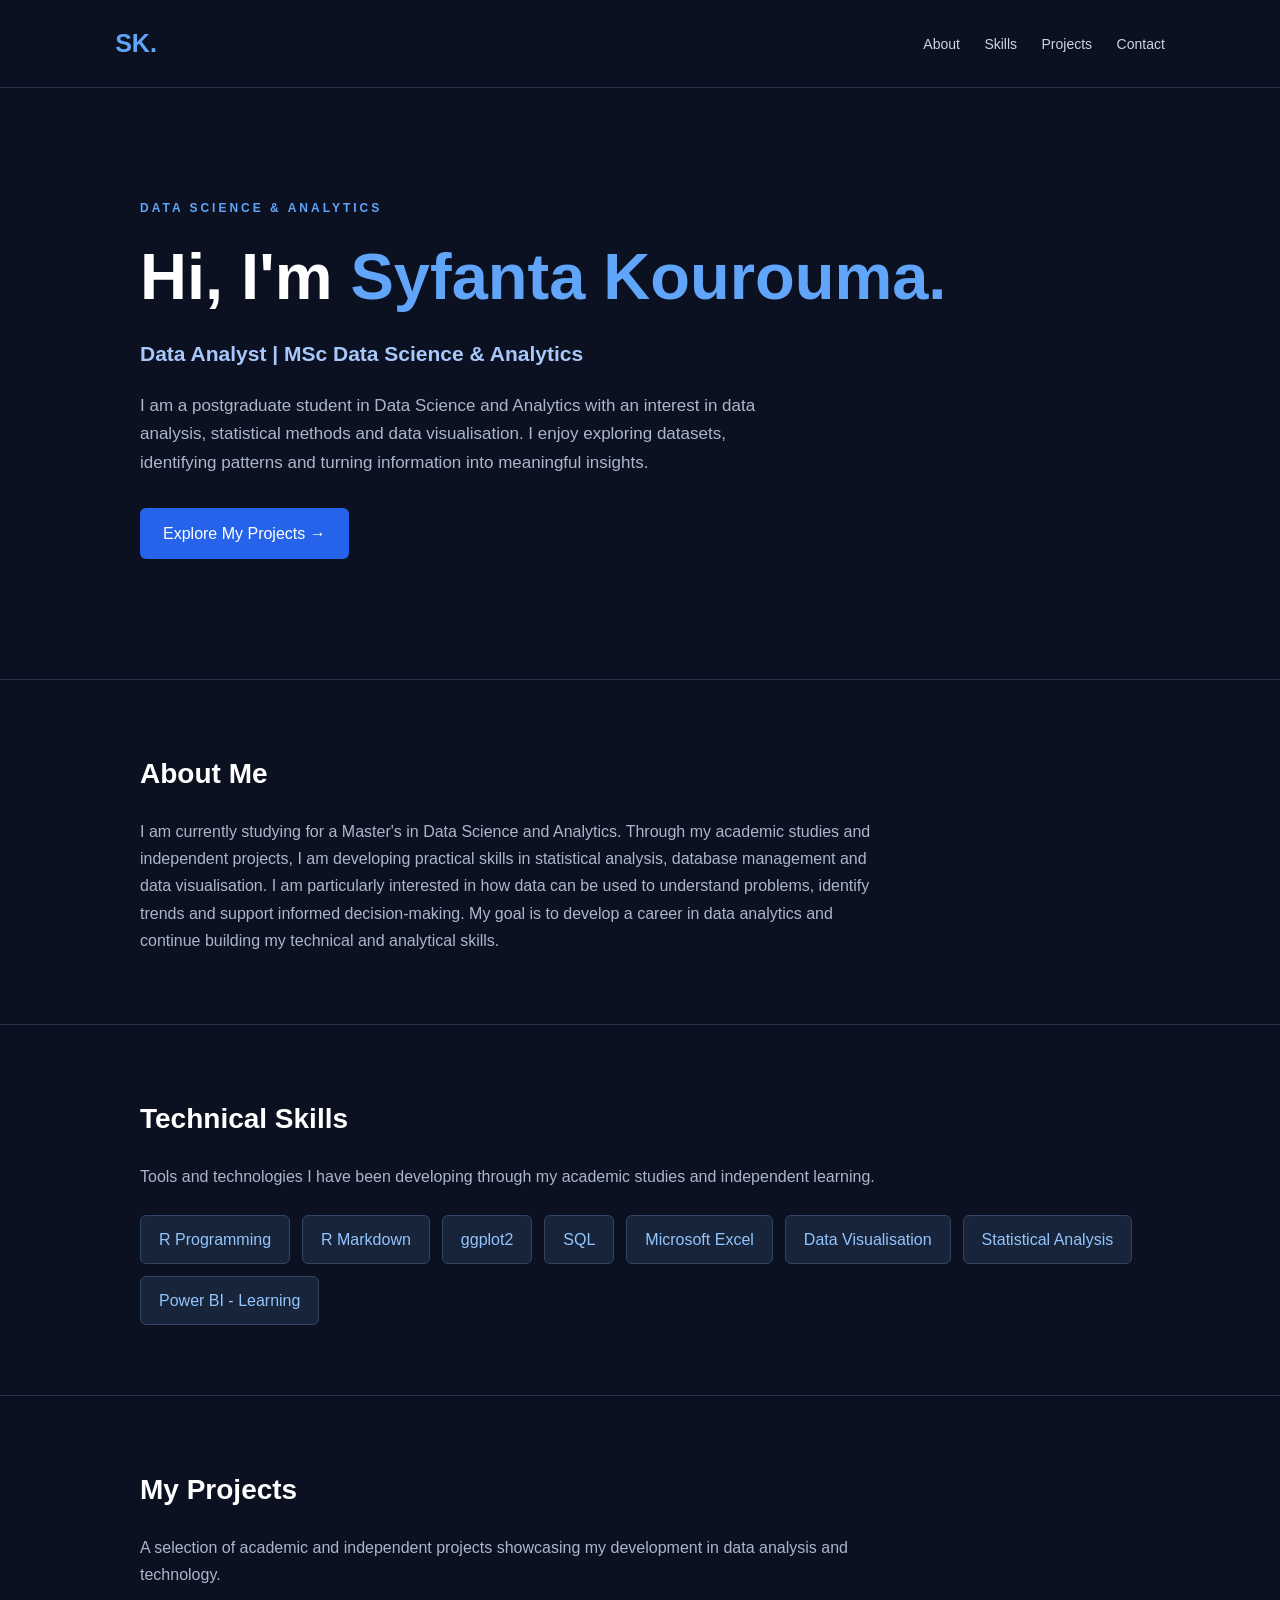
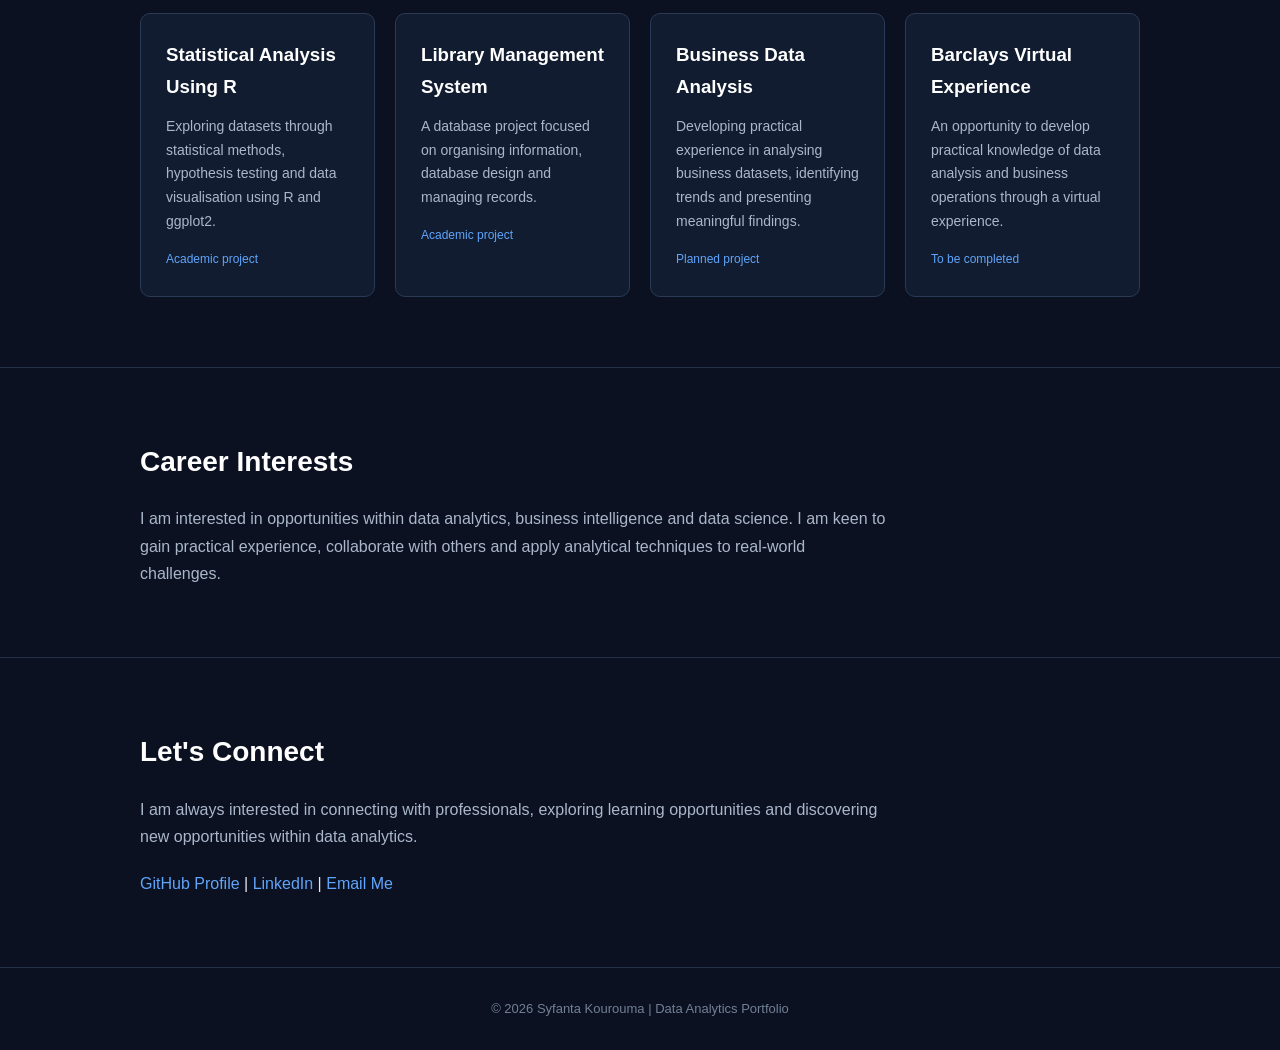
==== index.html @ b79b3701 "Update LinkedIn link and add email link" ====
<!DOCTYPE html>
<html lang="en">

<head>
    <meta charset="UTF-8">
    <meta name="viewport" content="width=device-width, initial-scale=1.0">

    <title>Syfanta Kourouma | Data Analytics Portfolio</title>

    <style>

        /* GENERAL STYLING */

        * {
            margin: 0;
            padding: 0;
            box-sizing: border-box;
            scroll-behavior: smooth;
        }

        body {
            background: #0b1120;
            color: #e5eaf3;
            font-family: Arial, sans-serif;
            line-height: 1.7;
        }

        /* NAVIGATION */

        nav {
            display: flex;
            justify-content: space-between;
            align-items: center;
            padding: 22px 9%;
            background: #0b1120;
            border-bottom: 1px solid #253149;
            position: sticky;
            top: 0;
            z-index: 100;
        }

        .logo {
            color: #60a5fa;
            font-size: 25px;
            font-weight: bold;
        }

        nav a {
            color: #cbd5e1;
            text-decoration: none;
            margin-left: 20px;
            font-size: 14px;
        }

        nav a:hover {
            color: #60a5fa;
        }

        /* PAGE LAYOUT */

        .container {
            max-width: 1050px;
            margin: auto;
            padding: 70px 25px;
        }

        section {
            border-top: 1px solid #253149;
        }

        /* HOMEPAGE */

        .hero {
            padding-top: 110px;
            padding-bottom: 120px;
        }

        .tag {
            color: #60a5fa;
            letter-spacing: 3px;
            font-size: 12px;
            font-weight: bold;
        }

        h1 {
            color: white;
            font-size: clamp(38px, 7vw, 65px);
            line-height: 1.2;
            margin: 20px 0;
        }

        h1 span {
            color: #60a5fa;
        }

        h2 {
            color: white;
            font-size: 28px;
            margin-bottom: 20px;
        }

        .hero h2 {
            font-size: 21px;
            color: #a8c7fa;
        }

        .intro {
            max-width: 650px;
            color: #aab7ca;
            font-size: 17px;
            margin: 20px 0 30px;
        }

        /* BUTTONS */

        .button {
            display: inline-block;
            background: #2563eb;
            color: white;
            padding: 12px 23px;
            border-radius: 6px;
            text-decoration: none;
            margin-right: 10px;
        }

        .button:hover {
            background: #3b82f6;
        }

        /* ABOUT ME */

        .description {
            color: #aab7ca;
            max-width: 750px;
        }

        /* SKILLS */

        .skills {
            display: flex;
            flex-wrap: wrap;
            gap: 12px;
            margin-top: 25px;
        }

        .skill {
            background: #17243a;
            border: 1px solid #304563;
            padding: 10px 18px;
            border-radius: 6px;
            color: #93c5fd;
        }

        /* PROJECTS */

        .project-grid {
            display: grid;
            grid-template-columns:
                repeat(auto-fit, minmax(230px, 1fr));
            gap: 20px;
            margin-top: 25px;
        }

        .project {
            background: #111c30;
            border: 1px solid #293b56;
            padding: 25px;
            border-radius: 10px;
            transition: transform 0.3s;
        }

        .project:hover {
            transform: translateY(-5px);
        }

        .project h3 {
            color: white;
            margin-bottom: 12px;
        }

        .project p {
            color: #aab7ca;
            font-size: 14px;
        }

        .status {
            display: inline-block;
            color: #60a5fa;
            font-size: 12px;
            margin-top: 15px;
        }

        /* CONTACT */

        .contact a {
            color: #60a5fa;
            text-decoration: none;
        }

        /* FOOTER */

        footer {
            text-align: center;
            padding: 30px;
            color: #718096;
            border-top: 1px solid #253149;
            font-size: 13px;
        }

        /* MOBILE DESIGN */

        @media (max-width: 600px) {

            nav {
                padding: 18px 5%;
                flex-wrap: wrap;
                gap: 12px;
            }

            nav a {
                margin-left: 8px;
                font-size: 12px;
            }

            .container {
                padding: 50px 20px;
            }

            .hero {
                padding-top: 75px;
            }

        }

    </style>
</head>

<body>

    <!-- NAVIGATION BAR -->

    <nav>

        <div class="logo">SK.</div>

        <div>
            <a href="#about">About</a>
            <a href="#skills">Skills</a>
            <a href="#projects">Projects</a>
            <a href="#contact">Contact</a>
        </div>

    </nav>


    <!-- HOMEPAGE -->

    <header class="container hero">

        <p class="tag">DATA SCIENCE & ANALYTICS</p>

        <h1>
            Hi, I'm <span>Syfanta Kourouma.</span>
        </h1>

        <h2>
            Data Analyst | MSc Data Science & Analytics
        </h2>

        <p class="intro">
            I am a postgraduate student in Data Science
            and Analytics with an interest in data analysis,
            statistical methods and data visualisation.

            I enjoy exploring datasets, identifying patterns
            and turning information into meaningful insights.
        </p>

        <a href="#projects" class="button">
            Explore My Projects →
        </a>

    </header>


    <!-- ABOUT ME -->

    <section id="about">

        <div class="container">

            <h2>About Me</h2>

            <p class="description">
                I am currently studying for a Master's in
                Data Science and Analytics.

                Through my academic studies and independent
                projects, I am developing practical skills
                in statistical analysis, database management
                and data visualisation.

                I am particularly interested in how data
                can be used to understand problems, identify
                trends and support informed decision-making.

                My goal is to develop a career in data
                analytics and continue building my technical
                and analytical skills.
            </p>

        </div>

    </section>


    <!-- TECHNICAL SKILLS -->

    <section id="skills">

        <div class="container">

            <h2>Technical Skills</h2>

            <p class="description">
                Tools and technologies I have been
                developing through my academic studies
                and independent learning.
            </p>

            <div class="skills">

                <span class="skill">R Programming</span>

                <span class="skill">R Markdown</span>

                <span class="skill">ggplot2</span>

                <span class="skill">SQL</span>

                <span class="skill">Microsoft Excel</span>

                <span class="skill">Data Visualisation</span>

                <span class="skill">Statistical Analysis</span>

                <span class="skill">Power BI - Learning</span>

            </div>

        </div>

    </section>


    <!-- PROJECT PORTFOLIO -->

    <section id="projects">

        <div class="container">

            <h2>My Projects</h2>

            <p class="description">
                A selection of academic and independent
                projects showcasing my development in
                data analysis and technology.
            </p>

            <div class="project-grid">

                <div class="project">

                    <h3>Statistical Analysis Using R</h3>

                    <p>
                        Exploring datasets through
                        statistical methods, hypothesis
                        testing and data visualisation
                        using R and ggplot2.
                    </p>

                    <span class="status">
                        Academic project
                    </span>

                </div>


                <div class="project">

                    <h3>Library Management System</h3>

                    <p>
                        A database project focused on
                        organising information, database
                        design and managing records.
                    </p>

                    <span class="status">
                        Academic project
                    </span>

                </div>


                <div class="project">

                    <h3>Business Data Analysis</h3>

                    <p>
                        Developing practical experience
                        in analysing business datasets,
                        identifying trends and presenting
                        meaningful findings.
                    </p>

                    <span class="status">
                        Planned project
                    </span>

                </div>


                <div class="project">

                    <h3>Barclays Virtual Experience</h3>

                    <p>
                        An opportunity to develop
                        practical knowledge of data
                        analysis and business operations
                        through a virtual experience.
                    </p>

                    <span class="status">
                        To be completed
                    </span>

                </div>

            </div>

        </div>

    </section>


    <!-- CAREER INTERESTS -->

    <section id="career">

        <div class="container">

            <h2>Career Interests</h2>

            <p class="description">
                I am interested in opportunities within
                data analytics, business intelligence
                and data science.

                I am keen to gain practical experience,
                collaborate with others and apply
                analytical techniques to real-world
                challenges.
            </p>

        </div>

    </section>


    <!-- CONTACT -->

    <section id="contact">

        <div class="container contact">

            <h2>Let's Connect</h2>

            <p class="description">
                I am always interested in connecting
                with professionals, exploring learning
                opportunities and discovering new
                opportunities within data analytics.
            </p>

            <p style="margin-top: 20px;">

                <a href="https://github.com/syfantakourouma"
                   target="_blank">
                    GitHub Profile
                </a>

                |

                <a href="https://www.linkedin.com/syfanta-kourouma"
                   target="_blank">
                    LinkedIn
                </a>

                
                |

            <a href="mailto:syfantak@hotmail.com">
                Email Me
            </a>
            </p>

        </div>

    </section>


    <!-- FOOTER -->

    <footer>

        <p>
            © 2026 Syfanta Kourouma |
            Data Analytics Portfolio
        </p>

    </footer>

</body>

</html>
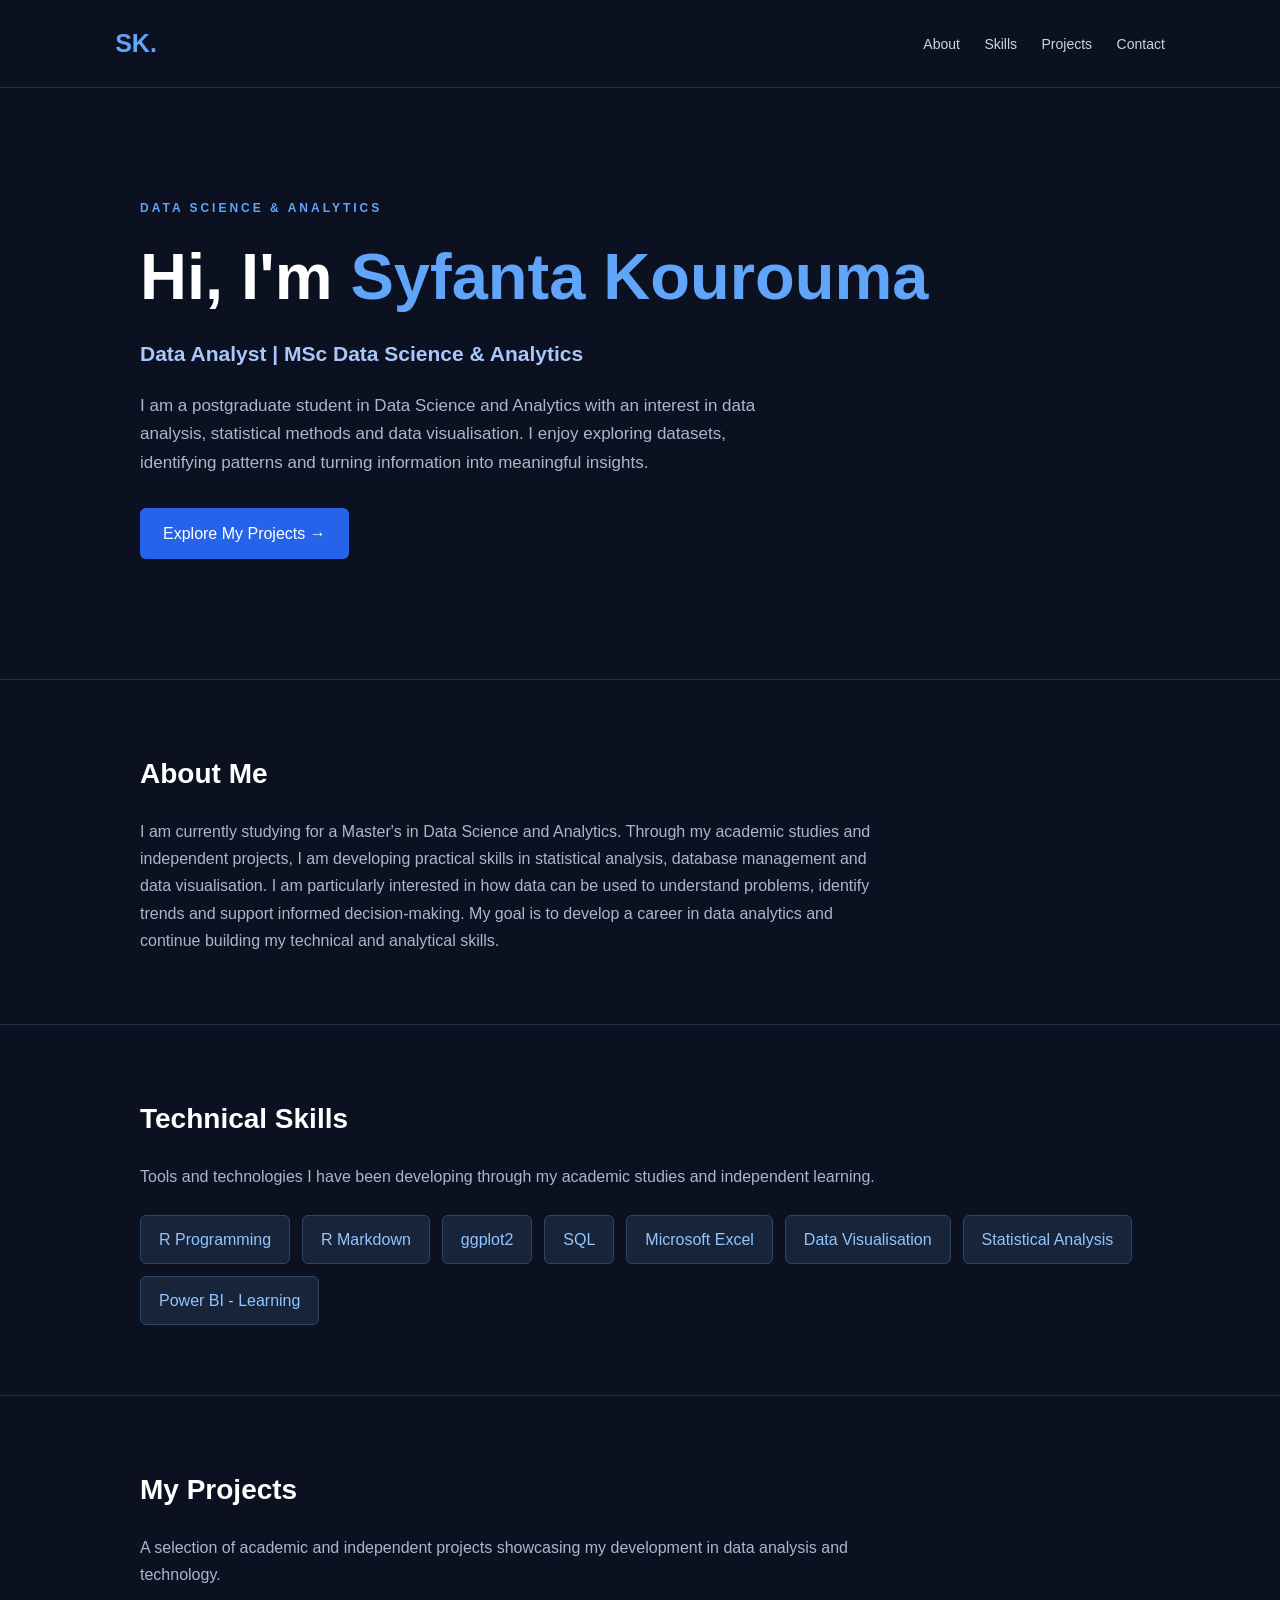
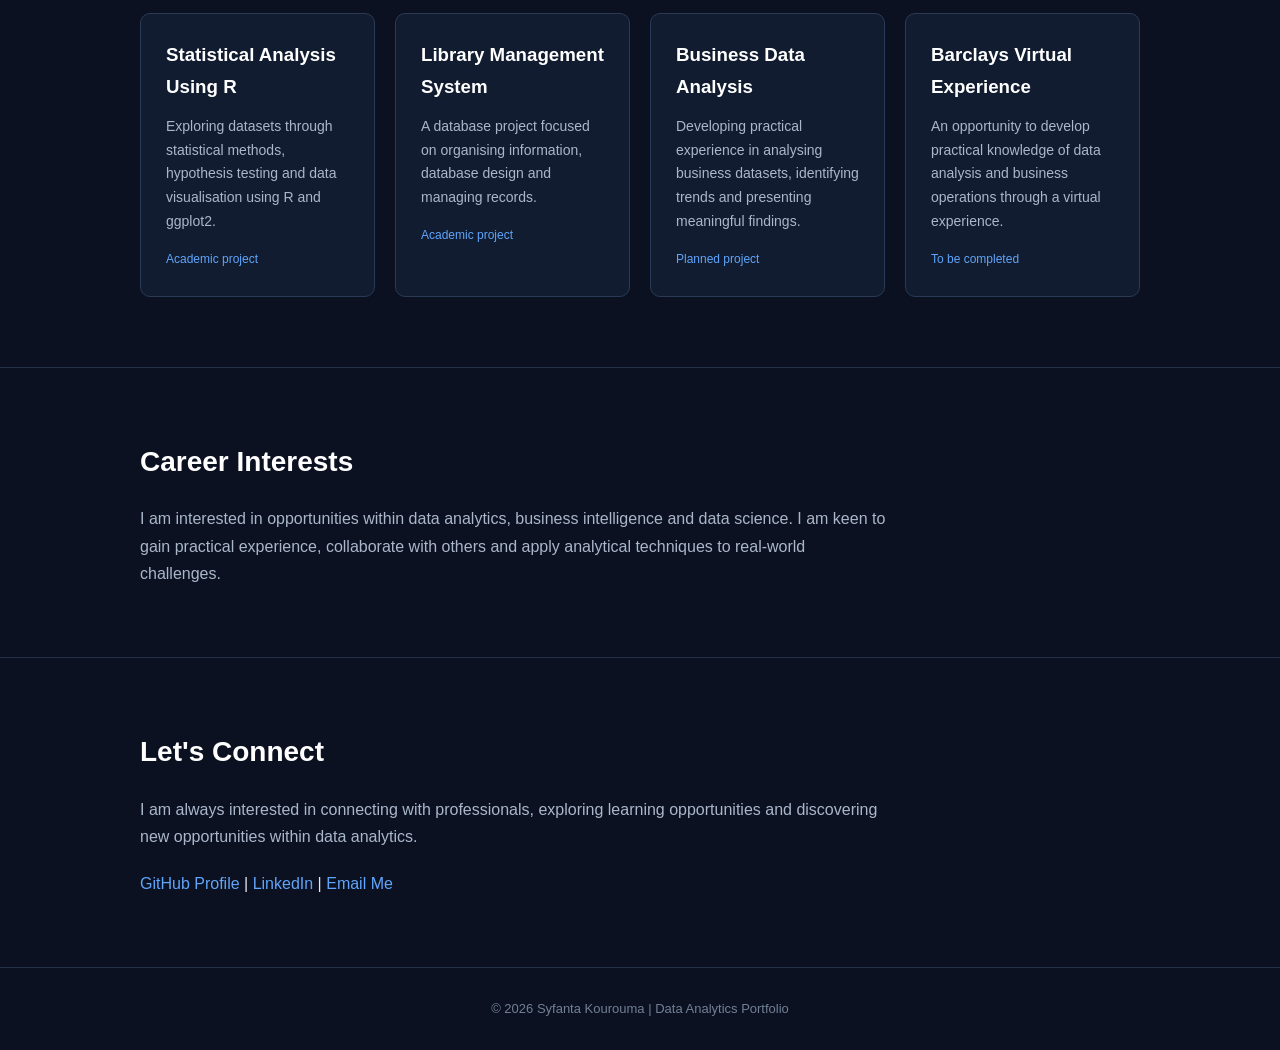
==== commit b302e82c: "Fix LinkedIn link and clean up HTML structure Updated LinkedIn URL and removed extra span tag." ====
--- a/index.html
+++ b/index.html
@@ -260,7 +260,7 @@
         <p class="tag">DATA SCIENCE & ANALYTICS</p>
 
         <h1>
-            Hi, I'm <span>Syfanta Kourouma.</span>
+            Hi, I'm <span>Syfanta Kourouma</span>
         </h1>
 
         <h2>
@@ -494,12 +494,11 @@
 
                 |
 
-                <a href="https://www.linkedin.com/syfanta-kourouma"
+                <a href="https://www.linkedin.com/syfanta-kourouma-a9a473309"
                    target="_blank">
                     LinkedIn
                 </a>
 
-                
                 |
 
             <a href="mailto:syfantak@hotmail.com">
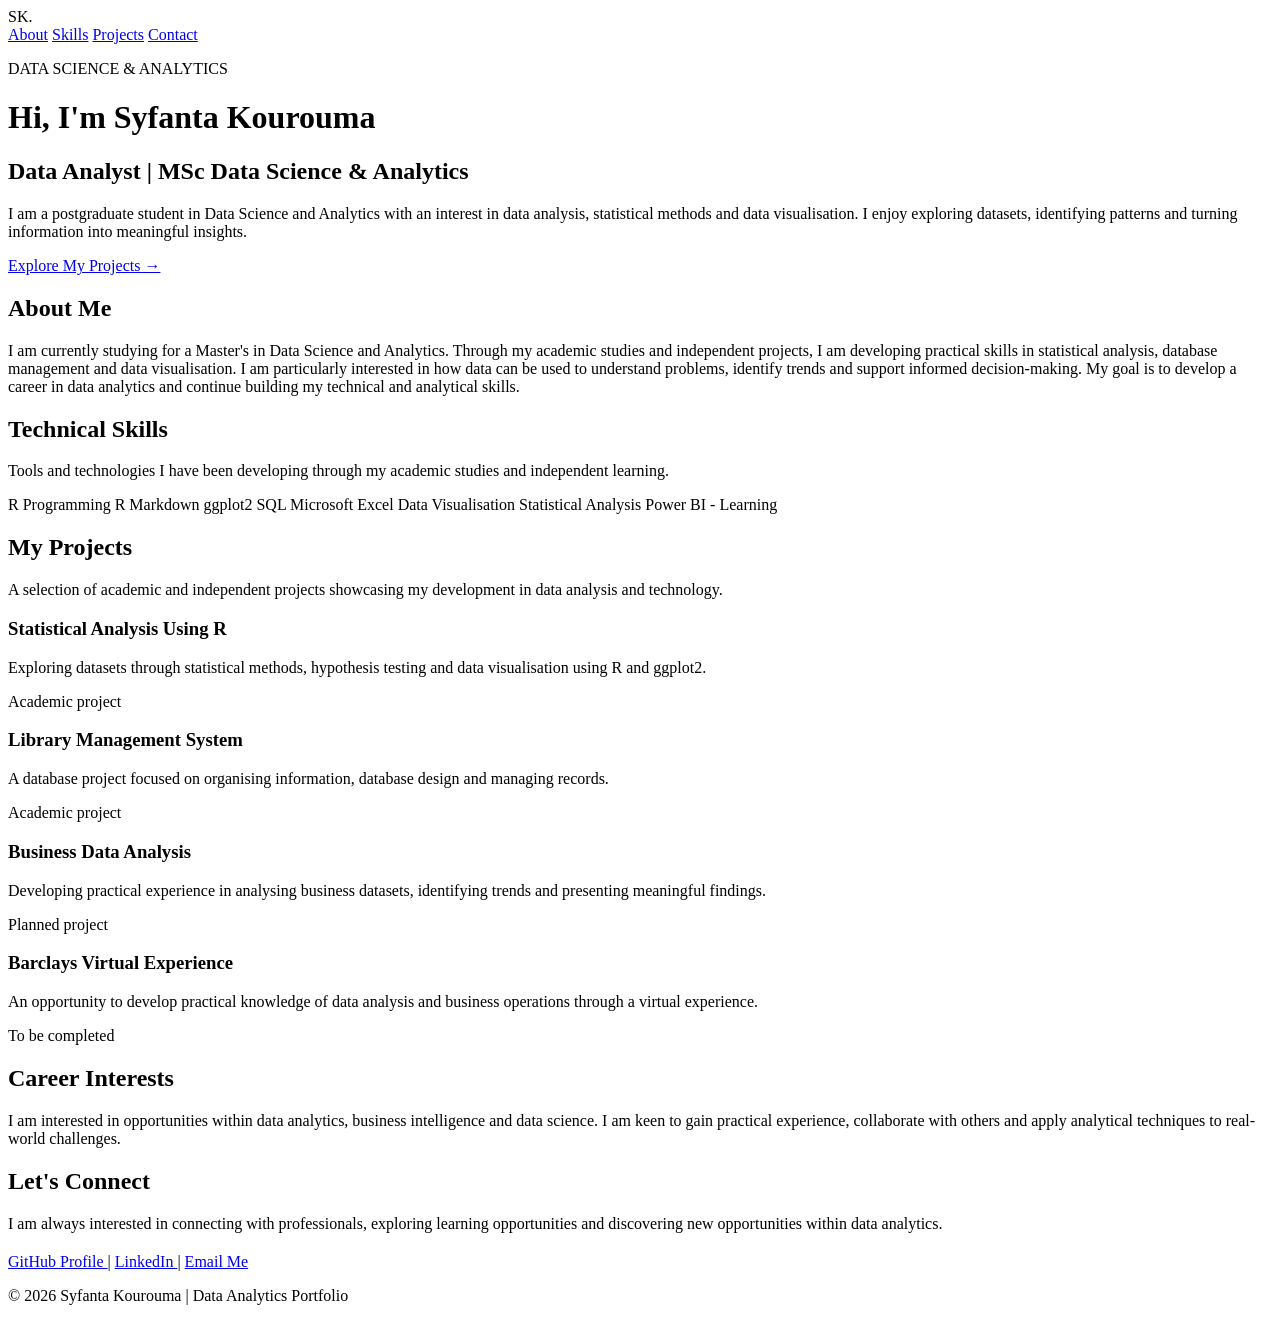
==== commit 39788692: "Remove CSS styles from index.html Removed extensive CSS styling from the index.html file." ====
--- a/index.html
+++ b/index.html
@@ -7,232 +7,6 @@
 
     <title>Syfanta Kourouma | Data Analytics Portfolio</title>
 
-    <style>
-
-        /* GENERAL STYLING */
-
-        * {
-            margin: 0;
-            padding: 0;
-            box-sizing: border-box;
-            scroll-behavior: smooth;
-        }
-
-        body {
-            background: #0b1120;
-            color: #e5eaf3;
-            font-family: Arial, sans-serif;
-            line-height: 1.7;
-        }
-
-        /* NAVIGATION */
-
-        nav {
-            display: flex;
-            justify-content: space-between;
-            align-items: center;
-            padding: 22px 9%;
-            background: #0b1120;
-            border-bottom: 1px solid #253149;
-            position: sticky;
-            top: 0;
-            z-index: 100;
-        }
-
-        .logo {
-            color: #60a5fa;
-            font-size: 25px;
-            font-weight: bold;
-        }
-
-        nav a {
-            color: #cbd5e1;
-            text-decoration: none;
-            margin-left: 20px;
-            font-size: 14px;
-        }
-
-        nav a:hover {
-            color: #60a5fa;
-        }
-
-        /* PAGE LAYOUT */
-
-        .container {
-            max-width: 1050px;
-            margin: auto;
-            padding: 70px 25px;
-        }
-
-        section {
-            border-top: 1px solid #253149;
-        }
-
-        /* HOMEPAGE */
-
-        .hero {
-            padding-top: 110px;
-            padding-bottom: 120px;
-        }
-
-        .tag {
-            color: #60a5fa;
-            letter-spacing: 3px;
-            font-size: 12px;
-            font-weight: bold;
-        }
-
-        h1 {
-            color: white;
-            font-size: clamp(38px, 7vw, 65px);
-            line-height: 1.2;
-            margin: 20px 0;
-        }
-
-        h1 span {
-            color: #60a5fa;
-        }
-
-        h2 {
-            color: white;
-            font-size: 28px;
-            margin-bottom: 20px;
-        }
-
-        .hero h2 {
-            font-size: 21px;
-            color: #a8c7fa;
-        }
-
-        .intro {
-            max-width: 650px;
-            color: #aab7ca;
-            font-size: 17px;
-            margin: 20px 0 30px;
-        }
-
-        /* BUTTONS */
-
-        .button {
-            display: inline-block;
-            background: #2563eb;
-            color: white;
-            padding: 12px 23px;
-            border-radius: 6px;
-            text-decoration: none;
-            margin-right: 10px;
-        }
-
-        .button:hover {
-            background: #3b82f6;
-        }
-
-        /* ABOUT ME */
-
-        .description {
-            color: #aab7ca;
-            max-width: 750px;
-        }
-
-        /* SKILLS */
-
-        .skills {
-            display: flex;
-            flex-wrap: wrap;
-            gap: 12px;
-            margin-top: 25px;
-        }
-
-        .skill {
-            background: #17243a;
-            border: 1px solid #304563;
-            padding: 10px 18px;
-            border-radius: 6px;
-            color: #93c5fd;
-        }
-
-        /* PROJECTS */
-
-        .project-grid {
-            display: grid;
-            grid-template-columns:
-                repeat(auto-fit, minmax(230px, 1fr));
-            gap: 20px;
-            margin-top: 25px;
-        }
-
-        .project {
-            background: #111c30;
-            border: 1px solid #293b56;
-            padding: 25px;
-            border-radius: 10px;
-            transition: transform 0.3s;
-        }
-
-        .project:hover {
-            transform: translateY(-5px);
-        }
-
-        .project h3 {
-            color: white;
-            margin-bottom: 12px;
-        }
-
-        .project p {
-            color: #aab7ca;
-            font-size: 14px;
-        }
-
-        .status {
-            display: inline-block;
-            color: #60a5fa;
-            font-size: 12px;
-            margin-top: 15px;
-        }
-
-        /* CONTACT */
-
-        .contact a {
-            color: #60a5fa;
-            text-decoration: none;
-        }
-
-        /* FOOTER */
-
-        footer {
-            text-align: center;
-            padding: 30px;
-            color: #718096;
-            border-top: 1px solid #253149;
-            font-size: 13px;
-        }
-
-        /* MOBILE DESIGN */
-
-        @media (max-width: 600px) {
-
-            nav {
-                padding: 18px 5%;
-                flex-wrap: wrap;
-                gap: 12px;
-            }
-
-            nav a {
-                margin-left: 8px;
-                font-size: 12px;
-            }
-
-            .container {
-                padding: 50px 20px;
-            }
-
-            .hero {
-                padding-top: 75px;
-            }
-
-        }
-
-    </style>
 </head>
 
 <body>
@@ -494,7 +268,7 @@
 
                 |
 
-                <a href="https://www.linkedin.com/syfanta-kourouma-a9a473309"
+                <a href="https://www.linkedin.com/in/syfanta-kourouma-a9a473309"
                    target="_blank">
                     LinkedIn
                 </a>
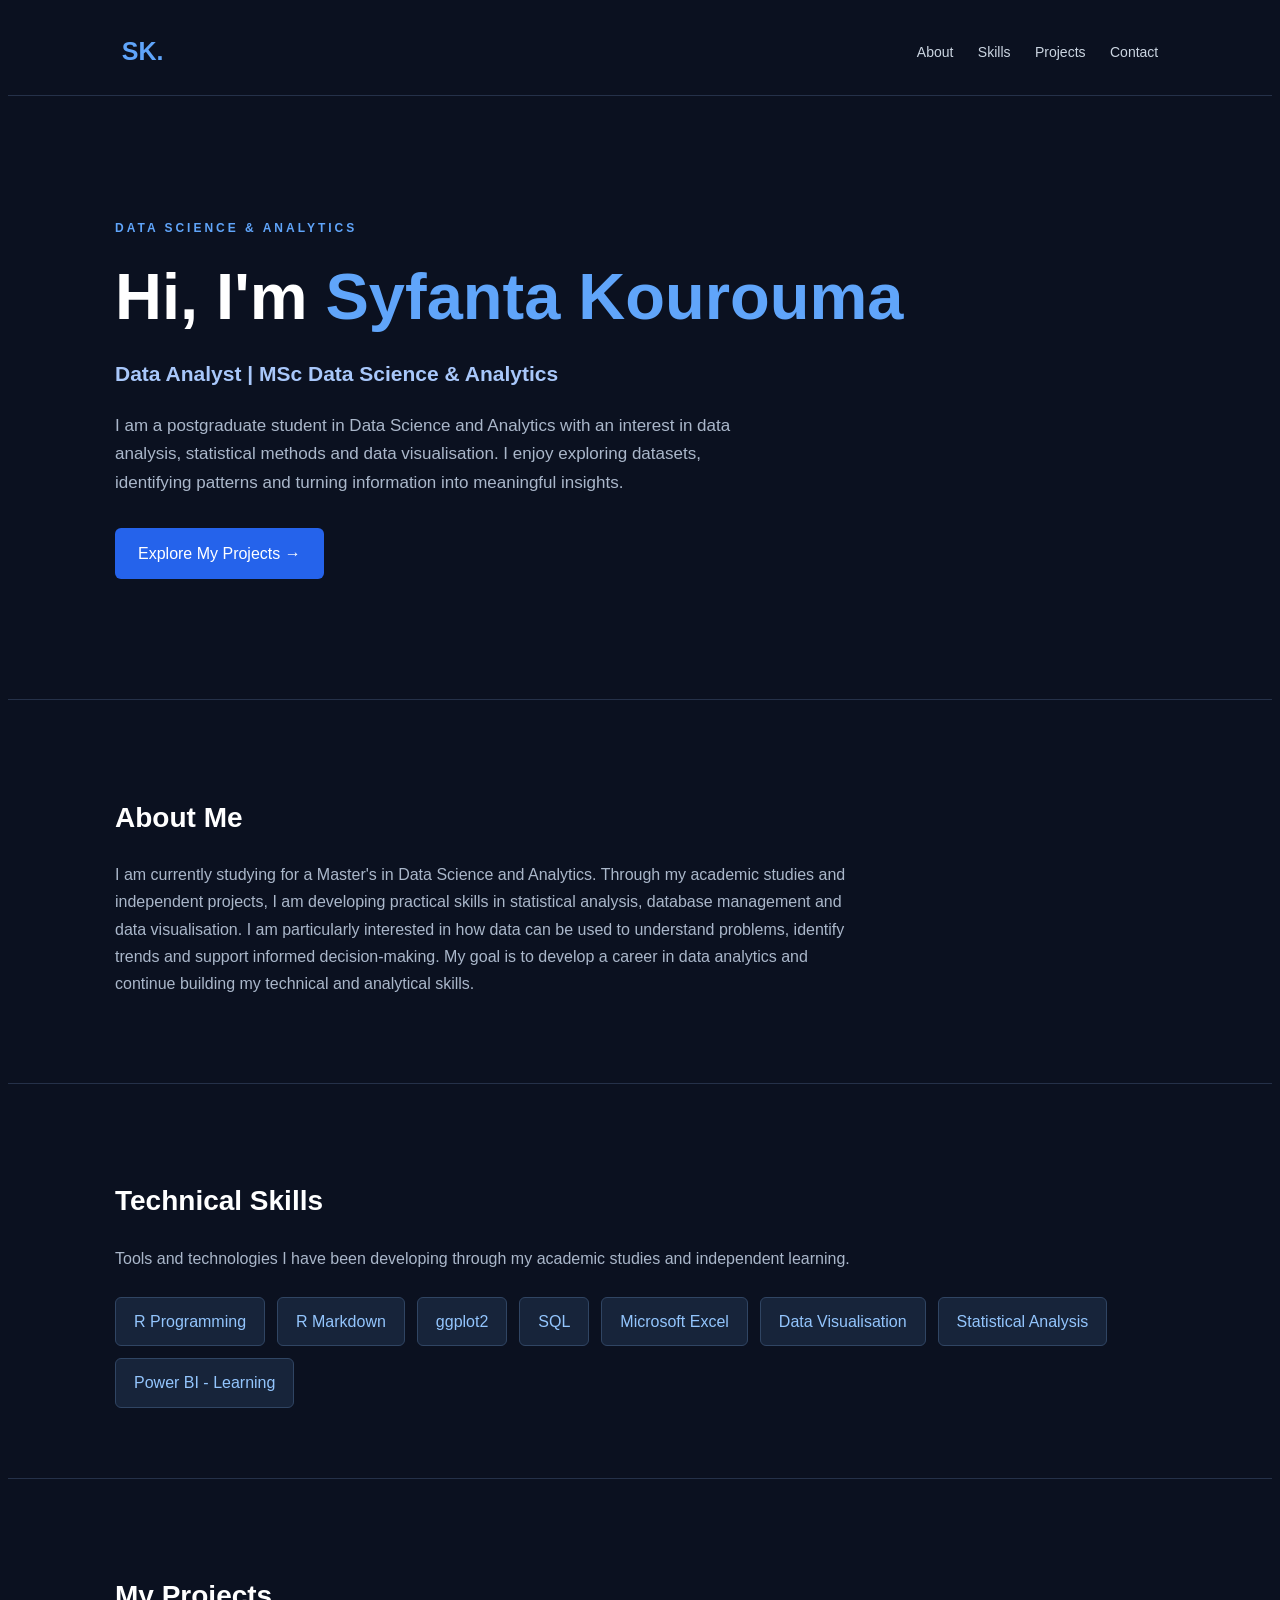
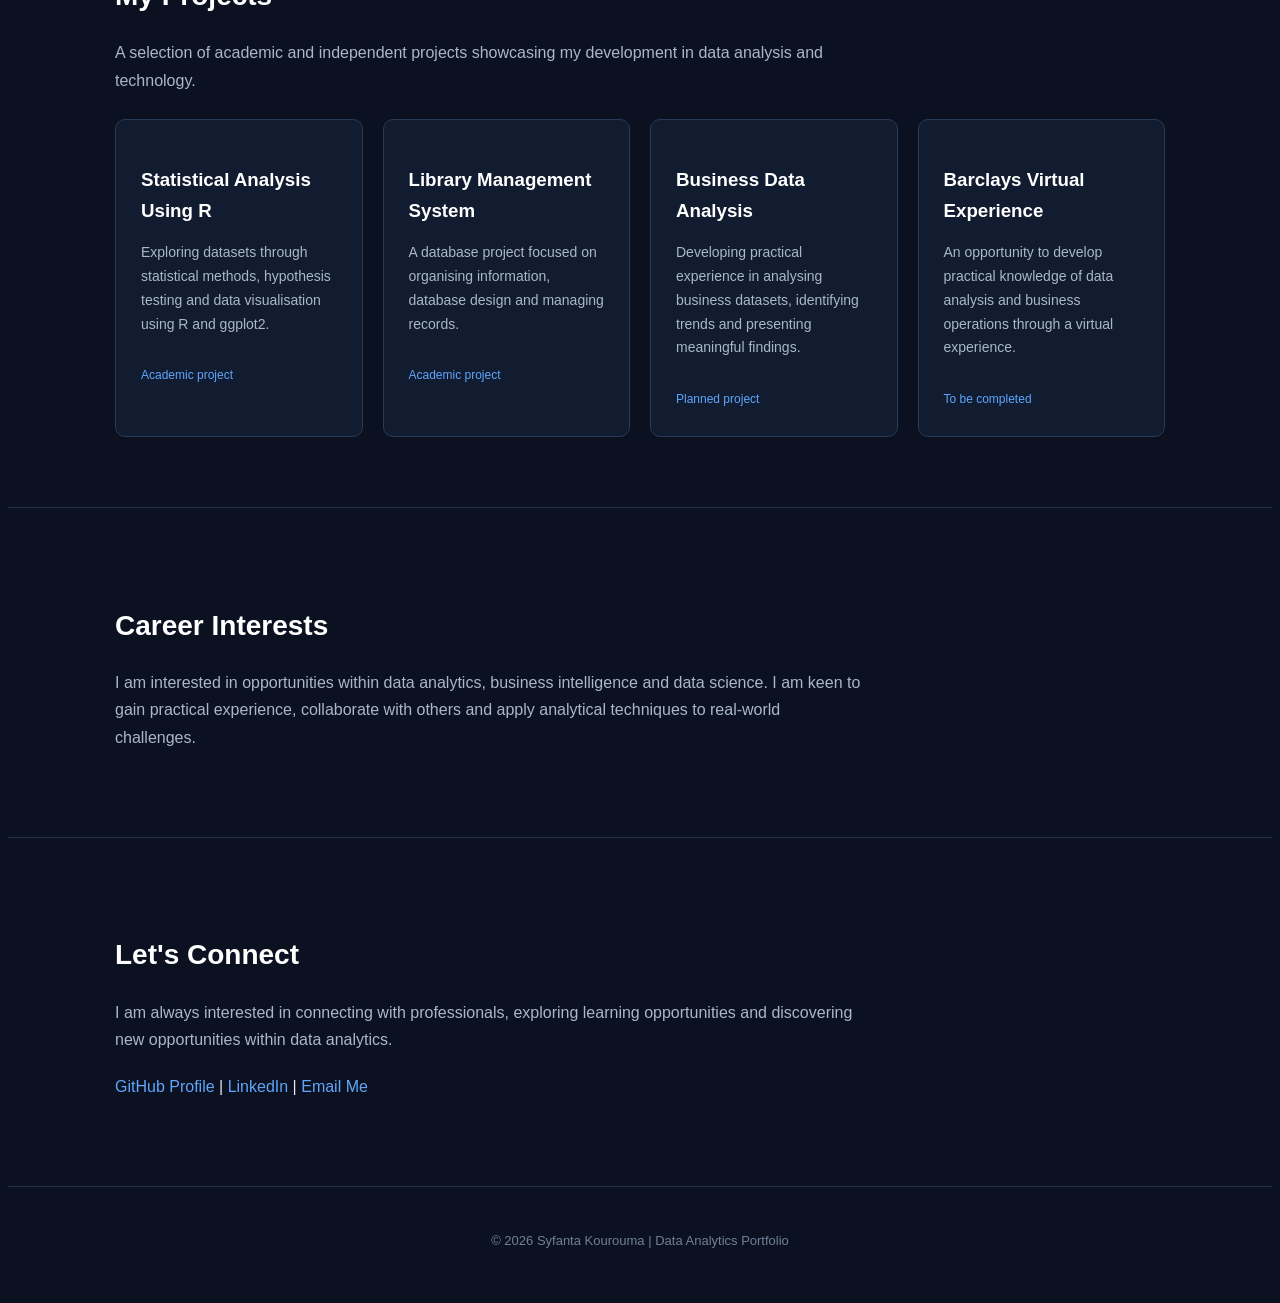
==== commit 197d02a9: "Fix link tag syntax in index.html" ====
--- a/index.html
+++ b/index.html
@@ -6,7 +6,7 @@
     <meta name="viewport" content="width=device-width, initial-scale=1.0">
 
     <title>Syfanta Kourouma | Data Analytics Portfolio</title>
-
+<link rel="stylesheet" href="style.css"
 </head>
 
 <body>
--- a/style.css
+++ b/style.css
@@ -0,0 +1,226 @@
+<style>
+
+        /* GENERAL STYLING */
+
+        * {
+            margin: 0;
+            padding: 0;
+            box-sizing: border-box;
+            scroll-behavior: smooth;
+        }
+
+        body {
+            background: #0b1120;
+            color: #e5eaf3;
+            font-family: Arial, sans-serif;
+            line-height: 1.7;
+        }
+
+        /* NAVIGATION */
+
+        nav {
+            display: flex;
+            justify-content: space-between;
+            align-items: center;
+            padding: 22px 9%;
+            background: #0b1120;
+            border-bottom: 1px solid #253149;
+            position: sticky;
+            top: 0;
+            z-index: 100;
+        }
+
+        .logo {
+            color: #60a5fa;
+            font-size: 25px;
+            font-weight: bold;
+        }
+
+        nav a {
+            color: #cbd5e1;
+            text-decoration: none;
+            margin-left: 20px;
+            font-size: 14px;
+        }
+
+        nav a:hover {
+            color: #60a5fa;
+        }
+
+        /* PAGE LAYOUT */
+
+        .container {
+            max-width: 1050px;
+            margin: auto;
+            padding: 70px 25px;
+        }
+
+        section {
+            border-top: 1px solid #253149;
+        }
+
+        /* HOMEPAGE */
+
+        .hero {
+            padding-top: 110px;
+            padding-bottom: 120px;
+        }
+
+        .tag {
+            color: #60a5fa;
+            letter-spacing: 3px;
+            font-size: 12px;
+            font-weight: bold;
+        }
+
+        h1 {
+            color: white;
+            font-size: clamp(38px, 7vw, 65px);
+            line-height: 1.2;
+            margin: 20px 0;
+        }
+
+        h1 span {
+            color: #60a5fa;
+        }
+
+        h2 {
+            color: white;
+            font-size: 28px;
+            margin-bottom: 20px;
+        }
+
+        .hero h2 {
+            font-size: 21px;
+            color: #a8c7fa;
+        }
+
+        .intro {
+            max-width: 650px;
+            color: #aab7ca;
+            font-size: 17px;
+            margin: 20px 0 30px;
+        }
+
+        /* BUTTONS */
+
+        .button {
+            display: inline-block;
+            background: #2563eb;
+            color: white;
+            padding: 12px 23px;
+            border-radius: 6px;
+            text-decoration: none;
+            margin-right: 10px;
+        }
+
+        .button:hover {
+            background: #3b82f6;
+        }
+
+        /* ABOUT ME */
+
+        .description {
+            color: #aab7ca;
+            max-width: 750px;
+        }
+
+        /* SKILLS */
+
+        .skills {
+            display: flex;
+            flex-wrap: wrap;
+            gap: 12px;
+            margin-top: 25px;
+        }
+
+        .skill {
+            background: #17243a;
+            border: 1px solid #304563;
+            padding: 10px 18px;
+            border-radius: 6px;
+            color: #93c5fd;
+        }
+
+        /* PROJECTS */
+
+        .project-grid {
+            display: grid;
+            grid-template-columns:
+                repeat(auto-fit, minmax(230px, 1fr));
+            gap: 20px;
+            margin-top: 25px;
+        }
+
+        .project {
+            background: #111c30;
+            border: 1px solid #293b56;
+            padding: 25px;
+            border-radius: 10px;
+            transition: transform 0.3s;
+        }
+
+        .project:hover {
+            transform: translateY(-5px);
+        }
+
+        .project h3 {
+            color: white;
+            margin-bottom: 12px;
+        }
+
+        .project p {
+            color: #aab7ca;
+            font-size: 14px;
+        }
+
+        .status {
+            display: inline-block;
+            color: #60a5fa;
+            font-size: 12px;
+            margin-top: 15px;
+        }
+
+        /* CONTACT */
+
+        .contact a {
+            color: #60a5fa;
+            text-decoration: none;
+        }
+
+        /* FOOTER */
+
+        footer {
+            text-align: center;
+            padding: 30px;
+            color: #718096;
+            border-top: 1px solid #253149;
+            font-size: 13px;
+        }
+
+        /* MOBILE DESIGN */
+
+        @media (max-width: 600px) {
+
+            nav {
+                padding: 18px 5%;
+                flex-wrap: wrap;
+                gap: 12px;
+            }
+
+            nav a {
+                margin-left: 8px;
+                font-size: 12px;
+            }
+
+            .container {
+                padding: 50px 20px;
+            }
+
+            .hero {
+                padding-top: 75px;
+            }
+
+        }
+
+    </style>
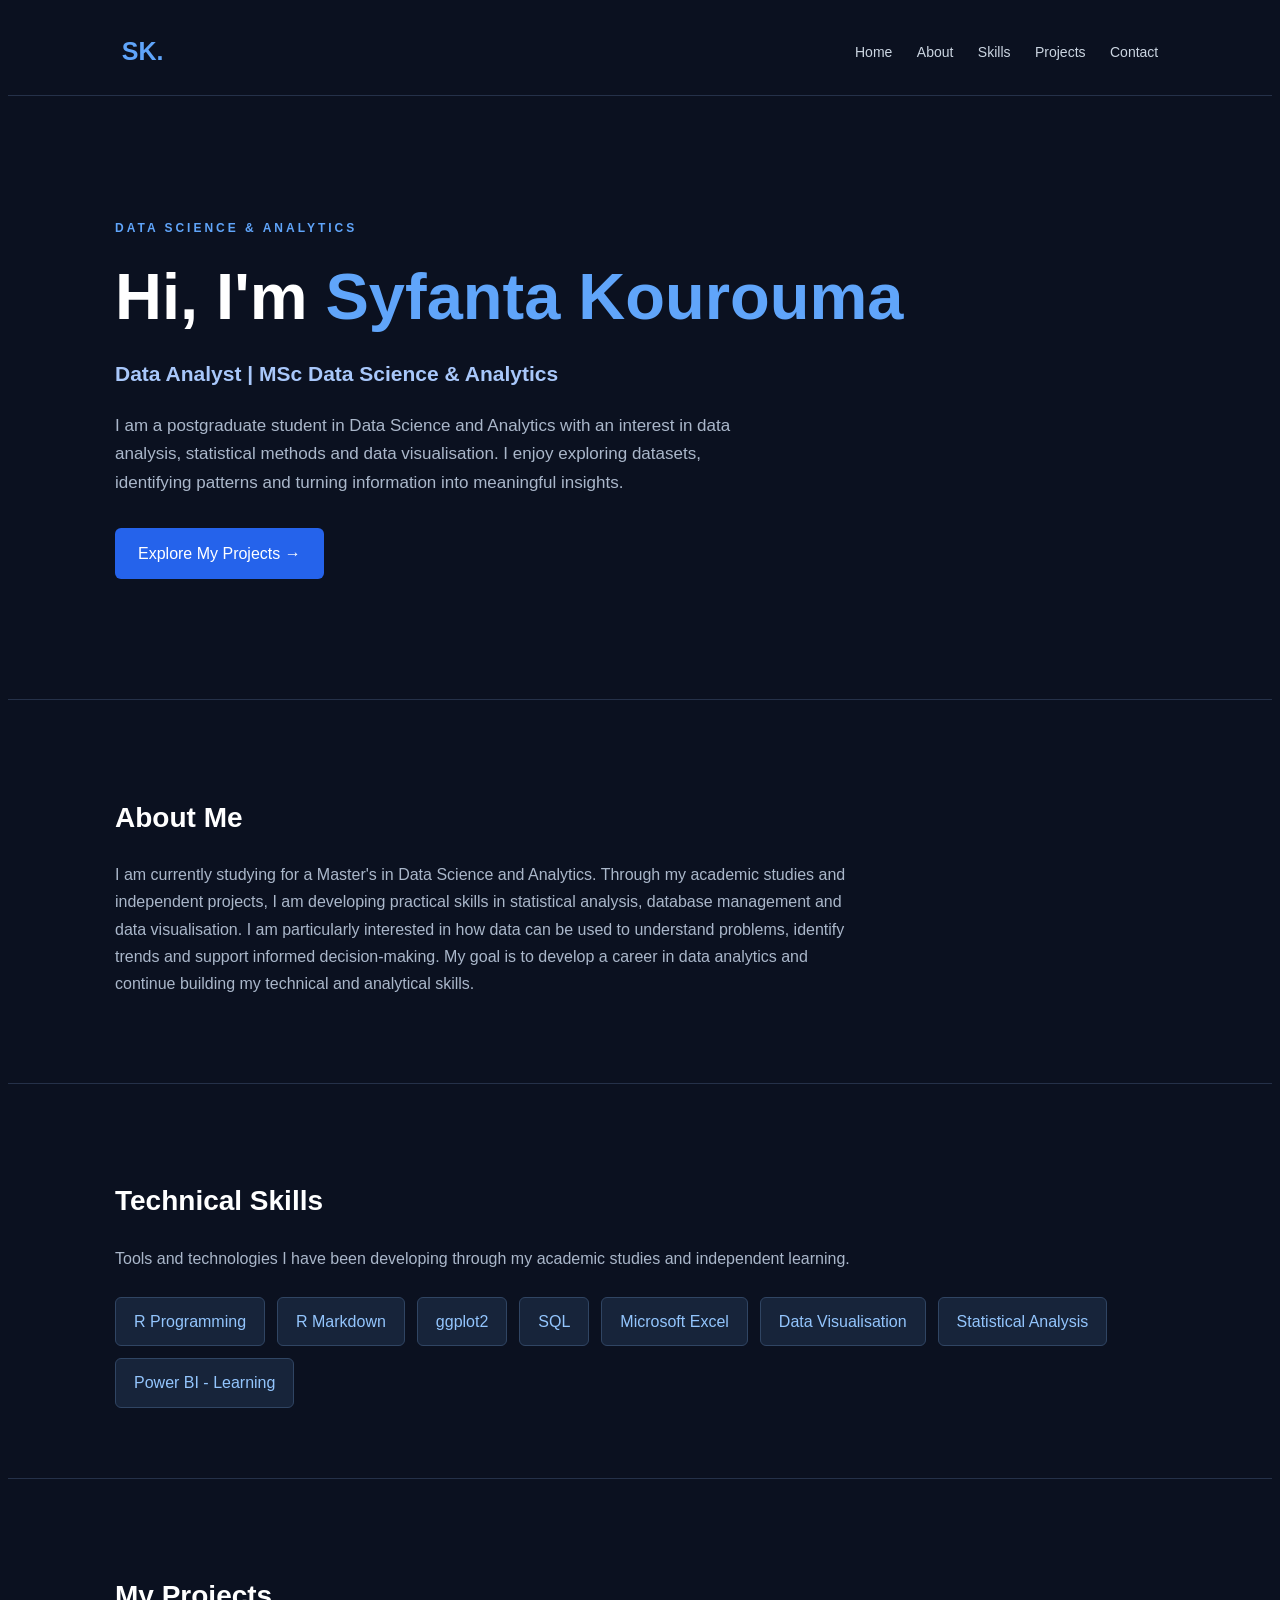
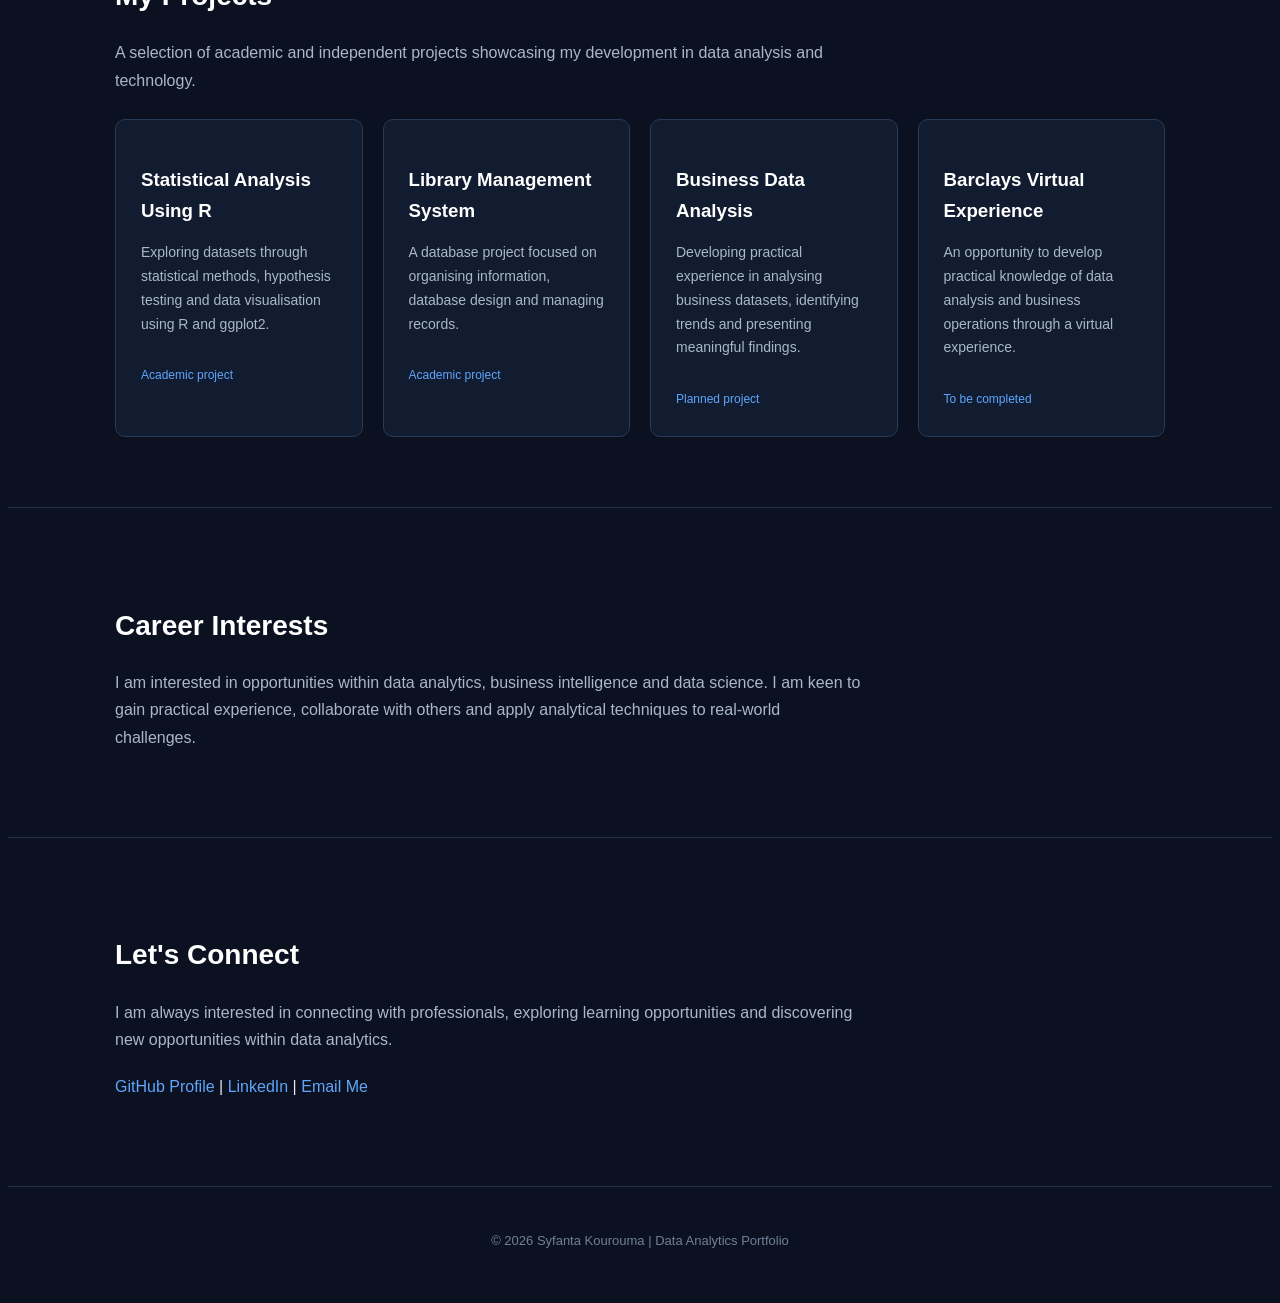
==== commit 8359e521: "Update navigation links to point to correct pages" ====
--- a/index.html
+++ b/index.html
@@ -6,7 +6,8 @@
     <meta name="viewport" content="width=device-width, initial-scale=1.0">
 
     <title>Syfanta Kourouma | Data Analytics Portfolio</title>
-<link rel="stylesheet" href="style.css"
+
+    <link rel="stylesheet" href="style.css"
 </head>
 
 <body>
@@ -18,10 +19,11 @@
         <div class="logo">SK.</div>
 
         <div>
-            <a href="#about">About</a>
-            <a href="#skills">Skills</a>
-            <a href="#projects">Projects</a>
-            <a href="#contact">Contact</a>
+            <a href="index.html">Home</a>
+            <a href="about.html">About</a>
+            <a href="skills.html">Skills</a>
+            <a href="projects.html">Projects</a>
+            <a href="contact.htm">Contact</a>
         </div>
 
     </nav>
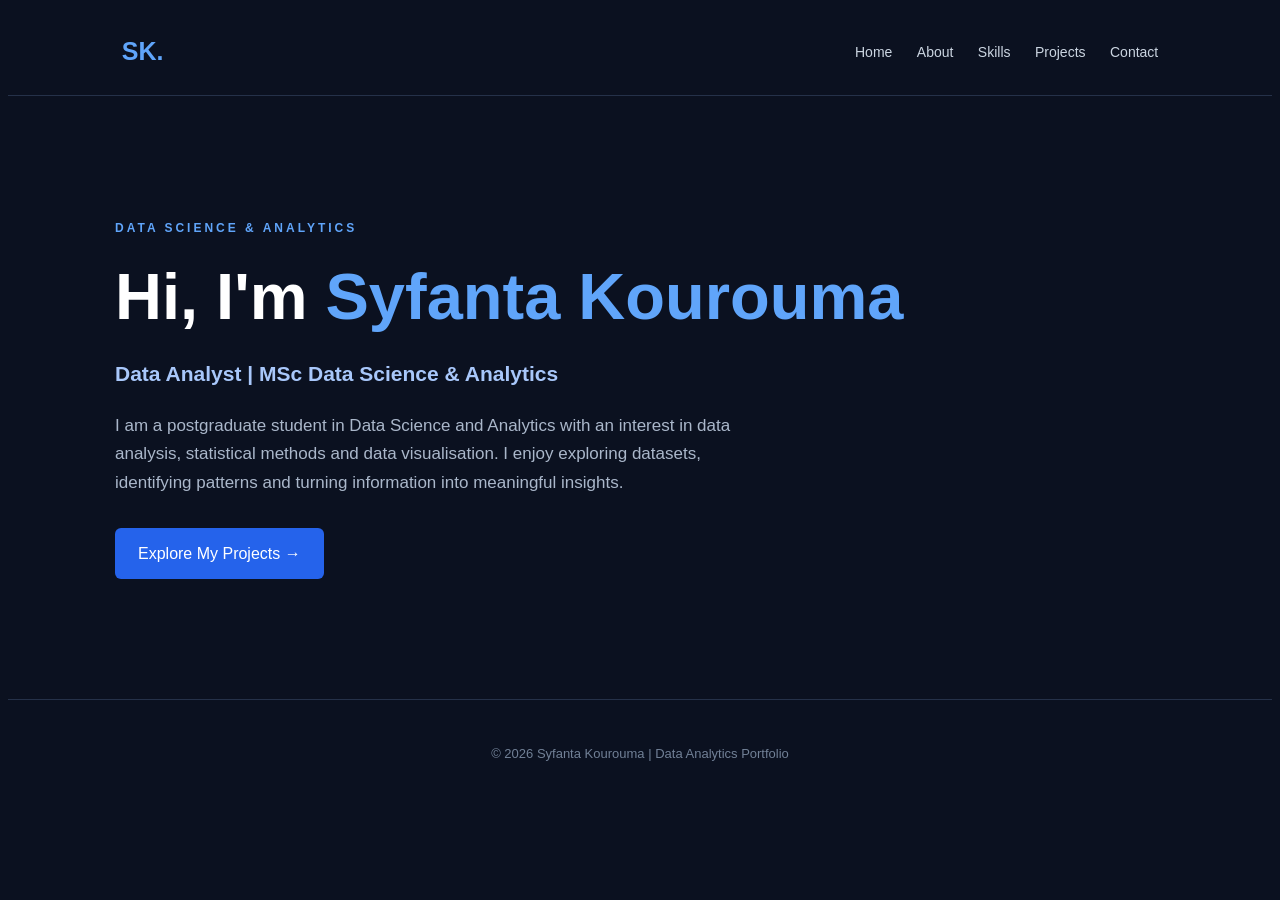
==== commit 6645f705: "Fix HTML structure and update links" ====
--- a/index.html
+++ b/index.html
@@ -1,47 +1,33 @@
 <!DOCTYPE html>
 <html lang="en">
-
 <head>
     <meta charset="UTF-8">
     <meta name="viewport" content="width=device-width, initial-scale=1.0">
-
     <title>Syfanta Kourouma | Data Analytics Portfolio</title>
-
-    <link rel="stylesheet" href="style.css"
+    <link rel="stylesheet" href="style.css">
 </head>
 
 <body>
 
-    <!-- NAVIGATION BAR -->
-
     <nav>
-
         <div class="logo">SK.</div>
-
         <div>
             <a href="index.html">Home</a>
             <a href="about.html">About</a>
             <a href="skills.html">Skills</a>
             <a href="projects.html">Projects</a>
-            <a href="contact.htm">Contact</a>
+            <a href="contact.html">Contact</a>
         </div>
-
     </nav>
 
-
-    <!-- HOMEPAGE -->
-
     <header class="container hero">
-
         <p class="tag">DATA SCIENCE & ANALYTICS</p>
 
         <h1>
             Hi, I'm <span>Syfanta Kourouma</span>
         </h1>
 
-        <h2>
-            Data Analyst | MSc Data Science & Analytics
-        </h2>
+        <h2>Data Analyst | MSc Data Science & Analytics</h2>
 
         <p class="intro">
             I am a postgraduate student in Data Science
@@ -52,253 +38,17 @@
             and turning information into meaningful insights.
         </p>
 
-        <a href="#projects" class="button">
+        <a href="projects.html" class="button">
             Explore My Projects →
         </a>
-
     </header>
 
-
-    <!-- ABOUT ME -->
-
-    <section id="about">
-
-        <div class="container">
-
-            <h2>About Me</h2>
-
-            <p class="description">
-                I am currently studying for a Master's in
-                Data Science and Analytics.
-
-                Through my academic studies and independent
-                projects, I am developing practical skills
-                in statistical analysis, database management
-                and data visualisation.
-
-                I am particularly interested in how data
-                can be used to understand problems, identify
-                trends and support informed decision-making.
-
-                My goal is to develop a career in data
-                analytics and continue building my technical
-                and analytical skills.
-            </p>
-
-        </div>
-
-    </section>
-
-
-    <!-- TECHNICAL SKILLS -->
-
-    <section id="skills">
-
-        <div class="container">
-
-            <h2>Technical Skills</h2>
-
-            <p class="description">
-                Tools and technologies I have been
-                developing through my academic studies
-                and independent learning.
-            </p>
-
-            <div class="skills">
-
-                <span class="skill">R Programming</span>
-
-                <span class="skill">R Markdown</span>
-
-                <span class="skill">ggplot2</span>
-
-                <span class="skill">SQL</span>
-
-                <span class="skill">Microsoft Excel</span>
-
-                <span class="skill">Data Visualisation</span>
-
-                <span class="skill">Statistical Analysis</span>
-
-                <span class="skill">Power BI - Learning</span>
-
-            </div>
-
-        </div>
-
-    </section>
-
-
-    <!-- PROJECT PORTFOLIO -->
-
-    <section id="projects">
-
-        <div class="container">
-
-            <h2>My Projects</h2>
-
-            <p class="description">
-                A selection of academic and independent
-                projects showcasing my development in
-                data analysis and technology.
-            </p>
-
-            <div class="project-grid">
-
-                <div class="project">
-
-                    <h3>Statistical Analysis Using R</h3>
-
-                    <p>
-                        Exploring datasets through
-                        statistical methods, hypothesis
-                        testing and data visualisation
-                        using R and ggplot2.
-                    </p>
-
-                    <span class="status">
-                        Academic project
-                    </span>
-
-                </div>
-
-
-                <div class="project">
-
-                    <h3>Library Management System</h3>
-
-                    <p>
-                        A database project focused on
-                        organising information, database
-                        design and managing records.
-                    </p>
-
-                    <span class="status">
-                        Academic project
-                    </span>
-
-                </div>
-
-
-                <div class="project">
-
-                    <h3>Business Data Analysis</h3>
-
-                    <p>
-                        Developing practical experience
-                        in analysing business datasets,
-                        identifying trends and presenting
-                        meaningful findings.
-                    </p>
-
-                    <span class="status">
-                        Planned project
-                    </span>
-
-                </div>
-
-
-                <div class="project">
-
-                    <h3>Barclays Virtual Experience</h3>
-
-                    <p>
-                        An opportunity to develop
-                        practical knowledge of data
-                        analysis and business operations
-                        through a virtual experience.
-                    </p>
-
-                    <span class="status">
-                        To be completed
-                    </span>
-
-                </div>
-
-            </div>
-
-        </div>
-
-    </section>
-
-
-    <!-- CAREER INTERESTS -->
-
-    <section id="career">
-
-        <div class="container">
-
-            <h2>Career Interests</h2>
-
-            <p class="description">
-                I am interested in opportunities within
-                data analytics, business intelligence
-                and data science.
-
-                I am keen to gain practical experience,
-                collaborate with others and apply
-                analytical techniques to real-world
-                challenges.
-            </p>
-
-        </div>
-
-    </section>
-
-
-    <!-- CONTACT -->
-
-    <section id="contact">
-
-        <div class="container contact">
-
-            <h2>Let's Connect</h2>
-
-            <p class="description">
-                I am always interested in connecting
-                with professionals, exploring learning
-                opportunities and discovering new
-                opportunities within data analytics.
-            </p>
-
-            <p style="margin-top: 20px;">
-
-                <a href="https://github.com/syfantakourouma"
-                   target="_blank">
-                    GitHub Profile
-                </a>
-
-                |
-
-                <a href="https://www.linkedin.com/in/syfanta-kourouma-a9a473309"
-                   target="_blank">
-                    LinkedIn
-                </a>
-
-                |
-
-            <a href="mailto:syfantak@hotmail.com">
-                Email Me
-            </a>
-            </p>
-
-        </div>
-
-    </section>
-
-
-    <!-- FOOTER -->
-
     <footer>
-
         <p>
             © 2026 Syfanta Kourouma |
             Data Analytics Portfolio
         </p>
-
     </footer>
 
 </body>
-
 </html>
-
